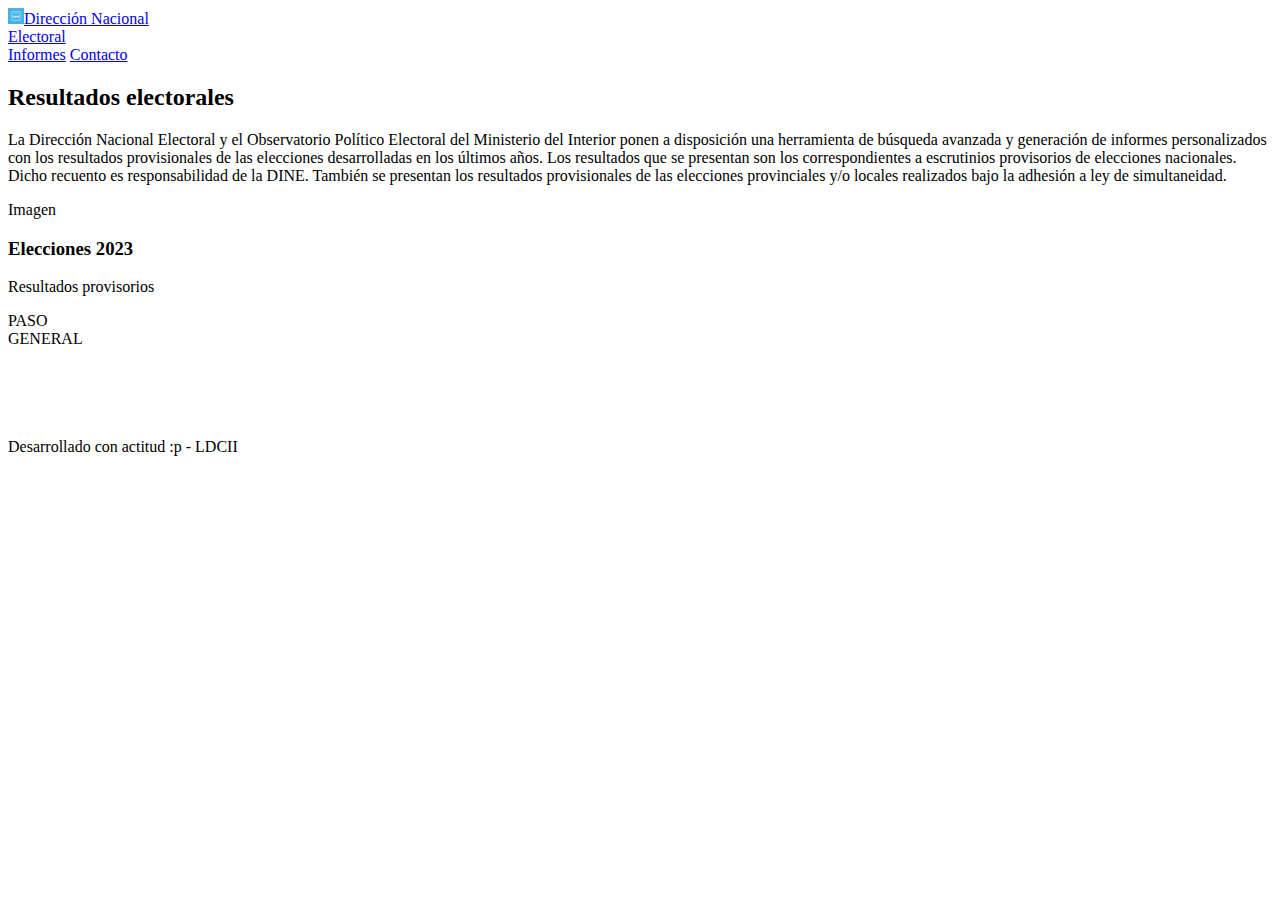
==== index.html @ 6c11d4c3 "puntos #5, #6" ====
<!DOCTYPE html>
<html lang="es">

<head>
    <meta charset="UTF-8" />
    <meta name="viewport" content="width=device-width, initial-scale=1.0" />
    <title>Sistema de Publicación de Resultados Electorales</title>
    <link rel="icon" type="image/png" sizes="16x16" href="img/icons/favicon-16x16.png">

    <!-- Estilos CSS -->
    <link rel="stylesheet" href="css/common.css" />

</head>

<body>
    <header>
        <!--Barra de logo portal-->
        <div class="header-page">
            <a href="index.html">
                <img src="img/icons/favicon-16x16.png" alt="logo" class="logo" href="index.html">Dirección Nacional <br>
                Electoral
            </a>
        </div>
        <!--Barra de menú principal-->

        <a class="active" href="informes.html">Informes</a>
        <a href="#contact">Contacto</a>

    </header>
    <!-- Contenido principal de la página -->
    <main>
        <section id="sec-titulo">

            <h2>Resultados electorales</h2>
            <p>La Dirección Nacional Electoral y el Observatorio Político Electoral del Ministerio
                del Interior ponen a disposición una herramienta de búsqueda avanzada y generación
                de informes personalizados con los resultados provisionales de las elecciones
                desarrolladas en los últimos años.
                Los resultados que se presentan son los correspondientes a escrutinios provisorios de
                elecciones nacionales. Dicho recuento es responsabilidad de la DINE. También se
                presentan los resultados provisionales de las elecciones provinciales y/o locales
                realizados bajo la adhesión a ley de simultaneidad.</p>
            <div>Imagen</div>
        </section>
        <section id="sec-contenido">
            <!--Seccion para contenido de la página-->
            <h3> Elecciones 2023 </h3>
            <p>Resultados provisorios</p>
            <div>PASO</div> <!--botones-->
            <div>GENERAL</div>
            <svg version="1.1" id="Capa_1" xmlns="http://www.w3.org/2000/svg" xmlns:xlink="http://www.w3.org/1999/xlink"
                x="0px" y="0px" width="841.889px" height="595.281px" viewBox="0 0 841.889 595.281"
                enable-background="new 0 0 841.889 595.281" xml:space="preserve" class="v-icon__component theme--light"
                style="font-size:70px; height: 70px; width: 70px;">
                <g>
                    <path fill="#FFFFFF" d="M671.434,227.503l-43.614-14.145c-2.358-1.179-4.716-1.179-8.252,1.179c-2.357,1.179-4.715,3.536-4.715,5.894l-1.179,3.536c-9.431-8.251-22.396-20.039-34.185-35.363V31.827c0-7.072-5.894-11.788-11.788-11.788H198.746c-7.073,0-11.788,5.895-11.788,11.788v530.448c0-7.072,4.715,11.787,11.788,11.787h368.955c7.073,0,11.788-4.715,11.788-11.787V348.917c1.179,2.357,3.536,3.536,4.715,4.716l44.794,14.145c1.179,0,2.357,0,3.5
                    36,0c4.715,0,8.251-2.357,9.43-7.072s-1.179-10.609-5.894-12.967l0,0l-34.185-
                    11.787l30.648-102.554l34.185,10.608l0,0
                    c4.715,1.179,10.608-1.179,12.966-
                    7.072C679.685,234.576,676.149,228.682,671.434,227.503z
                    M555.914,550.487H210.533V43.615
                    h345.381v113.162c-29.47-25.934-77.799-21.218-83.693-20.039l-3.536-
                    34.185h35.363c5.894,0,10.609-4.715,10.609-10.609
                    c0-5.894-4.716-10.608-10.609-10.608H262.4c-4.715,2.357-9.43,7.072-
                    9.43,12.966c0,5.895,4.715,10.609,10.608,10.609h35.363
                    l11.787,132.022c0,2.357,1.179,5.894,2.357,8.251c2.357,2.358,4.715,3.537,7.072,3.537h1
                    03.731
                    c5.895,9.43,15.324,12.966,16.503,14.145c0,0,29.47,15.324,51.866,24.755c12.96
                    7,5.894,15.324,9.43,20.039,14.145
                    c2.357,3.537,5.894,7.073,10.609,10.609c14.146,12.967,34.185,14.146,40.078,15
                    .324l17.682,4.715L555.914,550.487z
                    M456.897,203.927l-8.251-3.536c-1.179-1.179-17.682-8.251-31.827-3.536c8.251,2.357-14.145,8.251-18.86,17.682
                    c-2.357,4.715-3.536,8.251-3.536,12.967h-87.229l10.608-
                    122.593h130.844L456.897,203.927z M585.383,319.448l-42.436-11.788
                    c-1.179,0-2.357,0-3.536,0c0,0-17.682,0-28.291-9.431c-3.536-3.536-5.894-
                    7.072-8.251-9.43
                    c-5.894-7.073-11.788-12.967-27.112-20.039c-22.396-9.431-50.687-24.755-
                    51.865-24.755c0,0-7.073-3.536-9.431-9.43
                    c-1.179-3.536-1.179-7.072,1.179-10.609c2.357-4.715,4.716-5.894,7.073-
                    7.072c5.894-2.357,14.145,1.179,17.682,2.357l62.475,25.933
                    c4.715,1.18,15.324,4.716,22.396-2.357c4.715-4.715,3.536-11.787-2.357-
                    21.218c-10.609-16.503-29.469-20.039-37.721-20.039
                    c-1.179,0-2.357,0-2.357,0c-1.179,0-2.357,0-3.536,0l0,0l0,0l-4.716-36.542l-1.179-
                    8.251c0,0,0,0,1.179,0c0,0,56.581-
                    8.252,76.621,24.754c15.323,25.933,38.899,50.688,56.58,62.475L585.383,319.448z">
                    </path>
                    <path fill="#FFFFFF" d="M368.49,179.174c2.357,1.179,3.536,2.357,5.894,2.357l0,0l0,0c3.536,0,5.895-
                        1.179,8.252-3.536
                        l29.469-35.363c3.536-4.715,2.357-10.609-1.179-14.146c-2.357-1.179-4.715-
                        2.357-7.072-2.357c-2.358,0-4.716,1.179-7.073,3.536
                        l-12.966,15.324l-9.431,11.788l-5.894-4.716l-4.715-3.536c-4.716-3.536-10.609-
                        2.357-14.146,2.357
                        c-3.536,4.716-2.357,10.609,2.357,14.146L368.49,179.174z">
                    </path>
                    <path fill="#FFFFFF"
                        d="M427.428,359.526c0-2.357,0-3.536,0-5.894c0,0,0,0,0-1.18l0,0l0,0c0-
                        28.29-20.039-50.688-44.793-50.688
                        c-24.755,0-44.794,22.397-44.794,50.688l0,0l0,0c0,2.358,0,4.716,0,7.073c14.145,16.503-23.575,40.078-23.575,67.189l0,0l0,0
                        c0,48.33,30.648,88.408,68.369,88.408c37.72,0,68.368-40.078,68.368-
                        88.408l0,0l0,0
                        C451.003,399.604,441.573,376.029,427.428,359.526z M382.635,495.085c23.576,0-43.615-25.933-47.151-57.76h94.302
                        C427.428,469.152,407.389,495.085,382.635,495.085z M406.21,344.202c-7.073-
                        3.536-15.324-5.894-23.575-5.894
                        c-8.252,0-16.503,2.357-23.576,5.894c3.537-12.967,12.967-21.218,23.576-
                        21.218C394.422,321.805,403.853,331.235,406.21,344.202z
                        M382.635,358.347c23.575,0,43.614,24.754,47.15,57.76h94.302C339.02,383.101,359.059,358.347,382.635,358.347z">
                    </path>
                </g>
            </svg>
        </section>
        <section id="sec-messages">
            <!-- supuestamente aquí van mensajes al usuario-->
        </section>
    </main>
    <!--Pie de página-->
    <footer>
        <p>Desarrollado con actitud :p - LDCII</p>
    </footer>
</body>

</html>
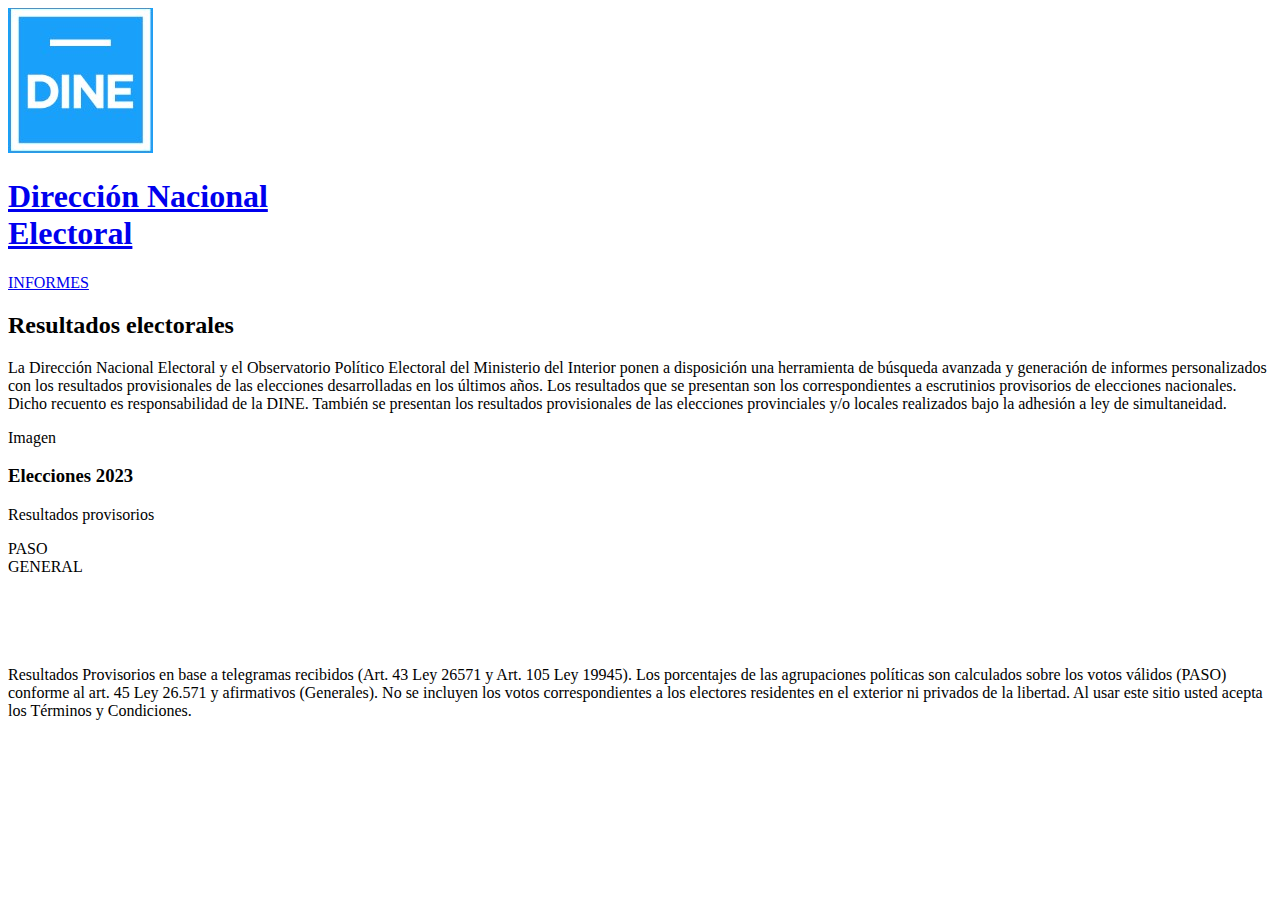
==== commit e16a1357: "avance css index" ====
--- a/index.html
+++ b/index.html
@@ -6,10 +6,9 @@
     <meta name="viewport" content="width=device-width, initial-scale=1.0" />
     <title>Sistema de Publicación de Resultados Electorales</title>
     <link rel="icon" type="image/png" sizes="16x16" href="img/icons/favicon-16x16.png">
-
+    <link rel="stylesheet" href="https://cdnjs.cloudflare.com/ajax/libs/font-awesome/5.15.4/css/all.min.css" crossorigin="anonymous" referrerpolicy="no-referrer" />
     <!-- Estilos CSS -->
-    <link rel="stylesheet" href="css/common.css" />
-
+    <link rel="stylesheet" href="css/common.css"/>
 </head>
 
 <body>
@@ -17,14 +16,15 @@
         <!--Barra de logo portal-->
         <div class="header-page">
             <a href="index.html">
-                <img src="img/icons/favicon-16x16.png" alt="logo" class="logo" href="index.html">Dirección Nacional <br>
-                Electoral
+                <img src="img/DINE.jpg" alt="logo" class="logo" href="index.html">
+                <h1 id="titulo-cabecera"> Dirección Nacional <br>Electoral
             </a>
         </div>
         <!--Barra de menú principal-->
-
-        <a class="active" href="informes.html">Informes</a>
-        <a href="#contact">Contacto</a>
+        <div class="segunda-cabecera">
+            <a class="active" href="informes.html">INFORMES</a> 
+            <!--- <a href="#contact">Contacto</a> ESTO NO SE DONDE IRIA, PORQUE NO APARECE EN NINGUNA IMAGEN.-->
+        </div>
 
     </header>
     <!-- Contenido principal de la página -->
@@ -114,7 +114,7 @@
     </main>
     <!--Pie de página-->
     <footer>
-        <p>Desarrollado con actitud :p - LDCII</p>
+        <p id="texto-footer">Resultados Provisorios en base a telegramas recibidos (Art. 43 Ley 26571 y Art. 105 Ley 19945). Los porcentajes de las agrupaciones políticas son calculados sobre los votos válidos (PASO) conforme al art. 45 Ley 26.571 y afirmativos (Generales). No se incluyen los votos correspondientes a los electores residentes en el exterior ni privados de la libertad. Al usar este sitio usted acepta los <a>Términos y Condiciones</a>.</p>
     </footer>
 </body>
 
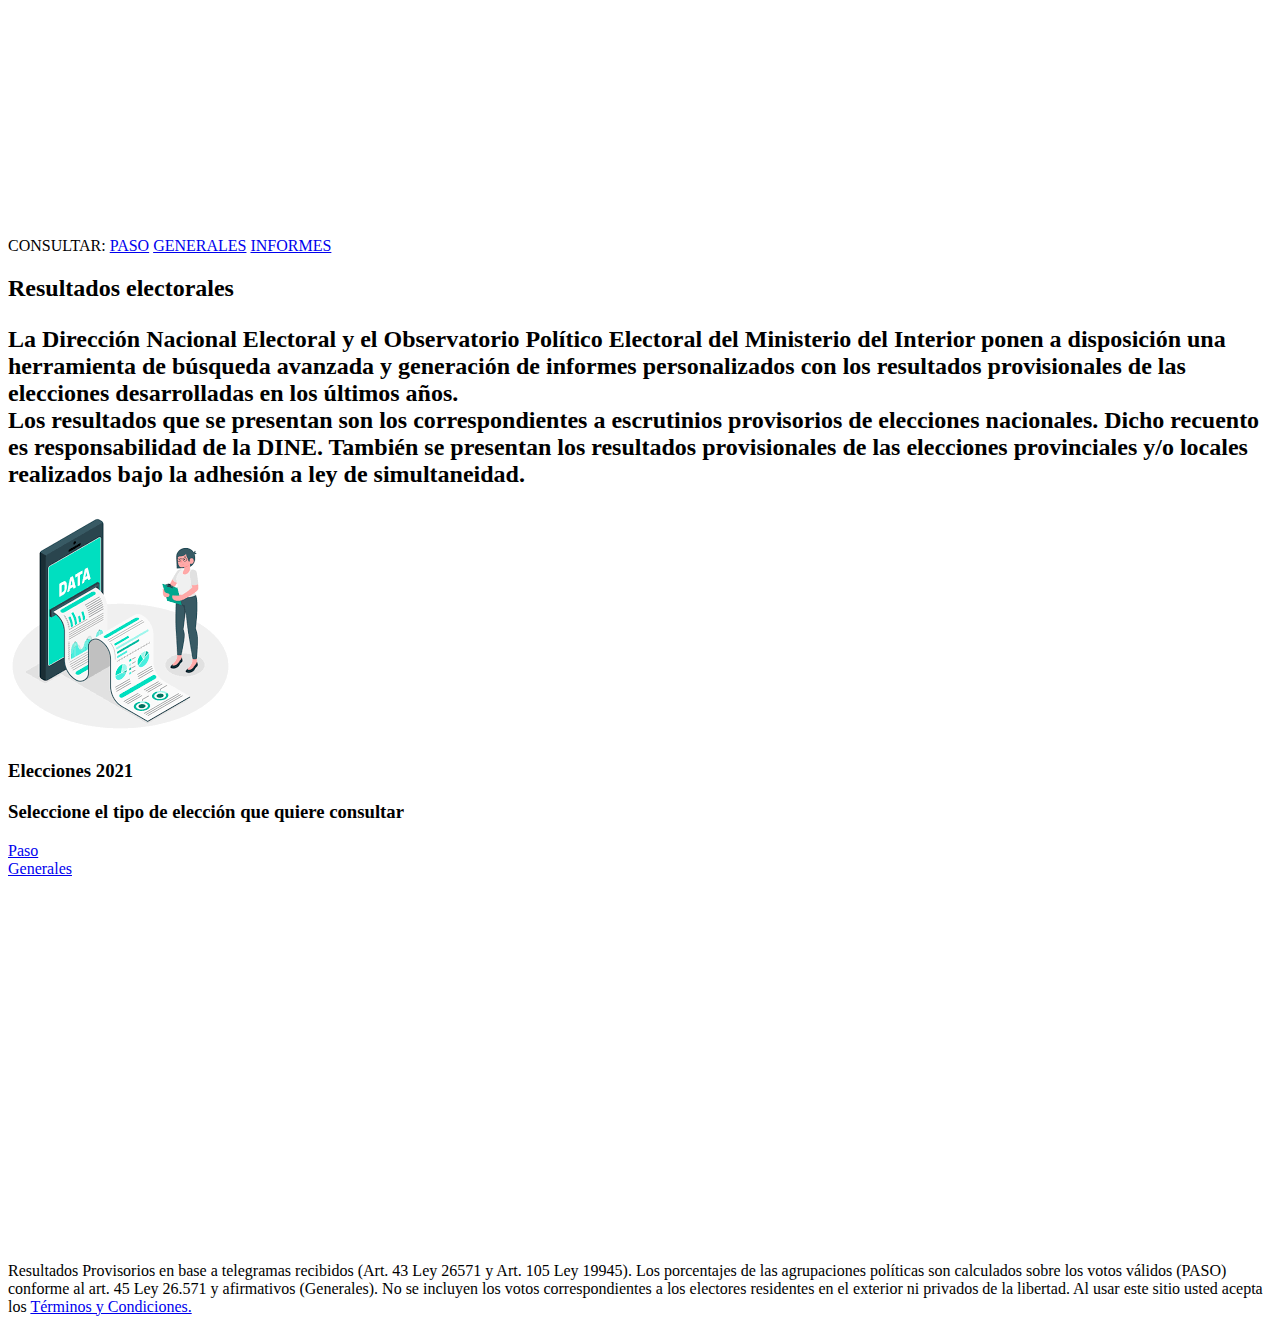
==== commit b84948a9: "avance index" ====
--- a/index.html
+++ b/index.html
@@ -6,9 +6,10 @@
     <meta name="viewport" content="width=device-width, initial-scale=1.0" />
     <title>Sistema de Publicación de Resultados Electorales</title>
     <link rel="icon" type="image/png" sizes="16x16" href="img/icons/favicon-16x16.png">
-    <link rel="stylesheet" href="https://cdnjs.cloudflare.com/ajax/libs/font-awesome/5.15.4/css/all.min.css" crossorigin="anonymous" referrerpolicy="no-referrer" />
+    <link rel="stylesheet" href="https://cdnjs.cloudflare.com/ajax/libs/font-awesome/5.15.4/css/all.min.css"
+        crossorigin="anonymous" referrerpolicy="no-referrer" />
     <!-- Estilos CSS -->
-    <link rel="stylesheet" href="css/common.css"/>
+    <link rel="stylesheet" href="css/common.css" />
 </head>
 
 <body>
@@ -16,14 +17,17 @@
         <!--Barra de logo portal-->
         <div class="header-page">
             <a href="index.html">
-                <img src="img/DINE.jpg" alt="logo" class="logo" href="index.html">
-                <h1 id="titulo-cabecera"> Dirección Nacional <br>Electoral
+                <img src="img/Logo_DINE_negativo.png" alt="logo" class="logo" href="index.html">
+                <h1 id="titulo-cabecera">
             </a>
         </div>
         <!--Barra de menú principal-->
         <div class="segunda-cabecera">
-            <a class="active" href="informes.html">INFORMES</a> 
-            <!--- <a href="#contact">Contacto</a> ESTO NO SE DONDE IRIA, PORQUE NO APARECE EN NINGUNA IMAGEN.-->
+            <a class="active4">CONSULTAR:</a>
+            <a class="active2" href="paso.html">PASO</a>
+            <a class="active3" href="generales.html">GENERALES</a>
+            <a class="active" href="informes.html">INFORMES</a>
+            
         </div>
 
     </header>
@@ -31,23 +35,32 @@
     <main>
         <section id="sec-titulo">
 
-            <h2>Resultados electorales</h2>
-            <p>La Dirección Nacional Electoral y el Observatorio Político Electoral del Ministerio
-                del Interior ponen a disposición una herramienta de búsqueda avanzada y generación
-                de informes personalizados con los resultados provisionales de las elecciones
-                desarrolladas en los últimos años.
-                Los resultados que se presentan son los correspondientes a escrutinios provisorios de
-                elecciones nacionales. Dicho recuento es responsabilidad de la DINE. También se
-                presentan los resultados provisionales de las elecciones provinciales y/o locales
-                realizados bajo la adhesión a ley de simultaneidad.</p>
-            <div>Imagen</div>
+            <div class="titulo-texto">
+                <h2>Resultados electorales
+                    <p id="texto-index">La Dirección Nacional Electoral y el Observatorio Político Electoral del Ministerio
+                        del Interior ponen a disposición una herramienta de búsqueda avanzada y generación
+                        de informes personalizados con los resultados provisionales de las elecciones
+                        desarrolladas en los últimos años. <br> 
+                        Los resultados que se presentan son los correspondientes a escrutinios provisorios de
+                        elecciones nacionales. Dicho recuento es responsabilidad de la DINE. También se
+                        presentan los resultados provisionales de las elecciones provinciales y/o locales
+                        realizados bajo la adhesión a ley de simultaneidad.</p>
+                </h2>
+                <img class="imagen-index" src="img/images.png">
+                    
+                </div>
         </section>
         <section id="sec-contenido">
             <!--Seccion para contenido de la página-->
-            <h3> Elecciones 2023 </h3>
-            <p>Resultados provisorios</p>
-            <div>PASO</div> <!--botones-->
-            <div>GENERAL</div>
+            <h3> Elecciones 2021
+                <p class="texto-encima-botones"> Seleccione el tipo de elección que quiere consultar</p>
+            </h3> 
+            <div class="caja-botones">
+                <div class="boton-paso"> <a href="paso.html">Paso </a></div> <!--botones-->
+                <div class="boton-general">
+                <a href="generales.html">Generales</a></div>
+            </div>
+
             <svg version="1.1" id="Capa_1" xmlns="http://www.w3.org/2000/svg" xmlns:xlink="http://www.w3.org/1999/xlink"
                 x="0px" y="0px" width="841.889px" height="595.281px" viewBox="0 0 841.889 595.281"
                 enable-background="new 0 0 841.889 595.281" xml:space="preserve" class="v-icon__component theme--light"
@@ -109,12 +122,23 @@
             </svg>
         </section>
         <section id="sec-messages">
-            <!-- supuestamente aquí van mensajes al usuario-->
+            <!--  aquí van mensajes al usuario-->
         </section>
     </main>
     <!--Pie de página-->
     <footer>
-        <p id="texto-footer">Resultados Provisorios en base a telegramas recibidos (Art. 43 Ley 26571 y Art. 105 Ley 19945). Los porcentajes de las agrupaciones políticas son calculados sobre los votos válidos (PASO) conforme al art. 45 Ley 26.571 y afirmativos (Generales). No se incluyen los votos correspondientes a los electores residentes en el exterior ni privados de la libertad. Al usar este sitio usted acepta los <a>Términos y Condiciones</a>.</p>
+        <img class="logo-footer" src="img/icons/Ministerio-del-Interior_pluma.1ab9a7a7.png">
+        <img class="logo-footer" src="img/icons/Logo_DINE_negativo.a88f983e.png">
+        <img class="logo-footer" src="img/icons/logos_001-10.4430c8d5.png">
+        <p class="texto-footer">
+            Resultados Provisorios en base a telegramas recibidos
+            (Art. 43 Ley 26571 y Art. 105 Ley 19945).
+            Los porcentajes de las agrupaciones políticas
+            son calculados sobre los votos válidos (PASO)
+            conforme al art. 45 Ley 26.571 y afirmativos (Generales).
+            No se incluyen los votos correspondientes a los electores residentes
+            en el exterior ni privados de la libertad.
+            Al usar este sitio usted acepta los <a href="index.html">Términos y Condiciones.</a> </p>
     </footer>
 </body>
 
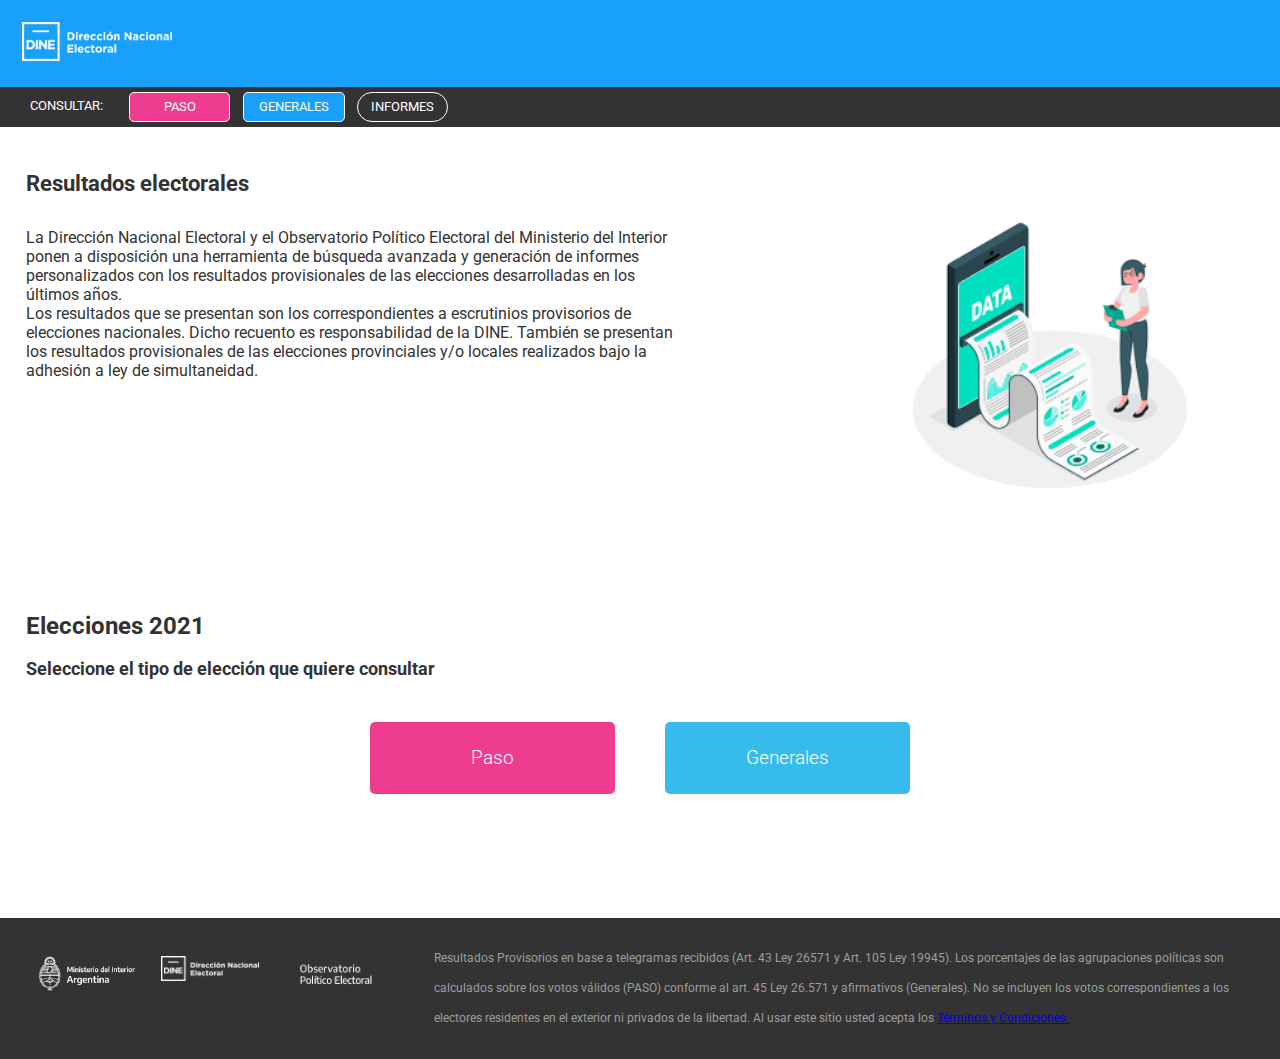
==== commit 6c075904: "retoques" ====
--- a/index.html
+++ b/index.html
@@ -9,7 +9,7 @@
     <link rel="stylesheet" href="https://cdnjs.cloudflare.com/ajax/libs/font-awesome/5.15.4/css/all.min.css"
         crossorigin="anonymous" referrerpolicy="no-referrer" />
     <!-- Estilos CSS -->
-    <link rel="stylesheet" href="css/common.css" />
+    <link rel="stylesheet" type="text/css" href="CSS/pages/common.css"/>
 </head>
 
 <body>
--- a/CSS/pages/common.css
+++ b/CSS/pages/common.css
@@ -0,0 +1,279 @@
+@import url('https://fonts.googleapis.com/css?family=Roboto:100,300,400,500,700,900');
+@import 'estilos.css';
+
+
+
+body{
+
+    margin: 0%;
+    padding: 0%;
+    box-sizing: border-box;
+}
+html {
+    font-family: "Roboto", "sans-serif";
+    margin: 0%;
+    padding: 0%;
+    box-sizing: border-box;
+
+}
+
+p {
+    font-size: 12px;
+    color: var(--textos)
+}
+
+h1 {
+    font-size: 26px;
+    color: var(--titulos);
+    padding-bottom: 20px;
+    margin: 0%;
+
+}
+
+h2 {
+    font-size: 22px;
+    color: var(--titulos);
+
+
+
+}
+
+h3 {
+    font-size: 18px;
+    color: var(--titulos);
+    margin: 0%;
+}
+
+.header-page {
+
+    background-color: var(--fondo-Cabecera);
+    padding: 0.5em;
+    margin: 0% auto auto auto;
+    display: flex;
+}
+
+
+.logo  {
+    width: 150px;
+    padding: 0.9em;
+    margin: 0%;
+}
+
+
+
+#titulo-cabecera{
+    font-family: 'Roboto';
+    flex-direction: row;
+    padding: 1%;
+    font-size: 20px;
+    margin: 0%;
+
+
+}
+
+.segunda-cabecera{
+   display: flex;
+    background-color: var(--fondo-Menu);
+    width: 100%;
+    padding: 5px;
+    background-color: var(--fondo-Menu);
+    justify-content: start;
+    margin: 0%;
+    box-sizing: border-box;
+    text-align: center;
+
+
+    
+}
+
+.active{ 
+    color: white;
+    text-decoration: none;
+    border: 1px solid white;
+    border-radius: 15px;
+    padding: 0.5% 1%;
+    box-sizing: border-box;
+    margin-left: 13px;
+    margin-right: 13px;
+    font-size: small;
+    margin-left: 1%;
+
+    
+}
+
+.active:hover{
+    background-color: var(--gris-claro);
+}
+
+
+footer{
+    background-color: var(--fondo-Footer);
+    margin: 0%;
+    padding: 2%;
+    width: 100%;
+    display: flex;
+    box-sizing: border-box;
+
+
+}
+
+
+.logo-footer{
+    width: 10%;
+    padding: 1%;
+    margin: 0%;
+    height: 10%;
+    margin: 0%;
+    box-sizing: border-box;
+}
+
+.texto-footer{
+    color: var(--texto-footer);
+    line-height: 30px;
+    padding-left: 40px;
+    margin: 0%;
+}
+.titulo-texto{
+    padding: 2%;
+    display: flex;
+    flex-direction: row;
+    margin: 0%;
+    
+    
+}
+
+#texto-index{
+    font-size: medium;
+    text-align: start;
+    font-weight: 400;
+    margin-right: 20%;
+    padding-top: 2%;
+ 
+
+    
+}
+
+.imagen-index{
+    width: 60%;
+    padding: 5%;
+    margin: 0%;
+}
+
+#sec-contenido{
+    
+
+    margin-right: 20%;
+    padding: 2%;
+    margin: 0%;
+    justify-content: center;
+}
+#sec-contenido h3 {
+    font-size: 150%;
+    margin: 0%;
+
+    
+}
+
+.caja-botones{
+    display: flex;
+    flex-direction: row;
+    justify-content: center;
+}
+
+
+
+.boton-paso{
+    font-size: larger;
+    font-weight: 300;
+    background-color: var(--magenta);
+    border-radius: 5px;
+    color: white;
+    padding: 2%;
+    width: 20%;
+    text-align: center;
+    margin: 2%;
+    align-self: center;
+    box-sizing: border-box;
+}
+
+.boton-paso a {
+    text-decoration: none;
+    color: white;
+}
+
+.boton-paso:hover{
+    background-color: var(--gris-claro);
+}
+
+.boton-general{
+    background-color: var(--celeste);
+    box-sizing: border-box;
+    border-radius: 5px;
+    color: white;
+    padding: 2%;
+    width: 20%;
+    margin: 2%;
+    font-weight: 300;
+    text-align: center;
+    align-self: center;
+    font-size: larger;
+}
+
+.boton-general:hover{
+    background-color: var(--gris-claro);
+}
+
+.boton-general a {
+    color: white;
+    text-decoration: none;
+}
+
+.texto-encima-botones{
+   justify-content: center;
+   font-size: large;
+}
+
+.active4{
+    background-color: var(--fondo-Menu);
+    color: white;
+    text-decoration: none;
+    padding: 0.5% 1%;
+    box-sizing: border-box;
+    font-size: small;
+    margin-left: 1%;
+
+}
+
+.active2{
+    background-color: var(--magenta);
+    color: white;
+    text-decoration: none;
+    border: 1px solid white;
+    border-radius: 5px;
+    padding: 0.5% 1%;
+    box-sizing: border-box;
+    font-size: small;
+    margin-left: 1%;
+    width: 8%;
+}
+
+.active2:hover{
+    background-color: var(--gris-claro);
+}
+.active3{
+    background-color: var(--fondo-Cabecera);
+    color: white;
+    text-decoration: none;
+    border: 1px solid white;
+    border-radius: 5px;
+    padding: 0.5% 1%;
+    box-sizing: border-box;
+    font-size: small;
+    margin-left: 1%;
+    width: 8%;
+    
+}
+
+.active3:hover{
+    background-color: var(--gris-claro);
+}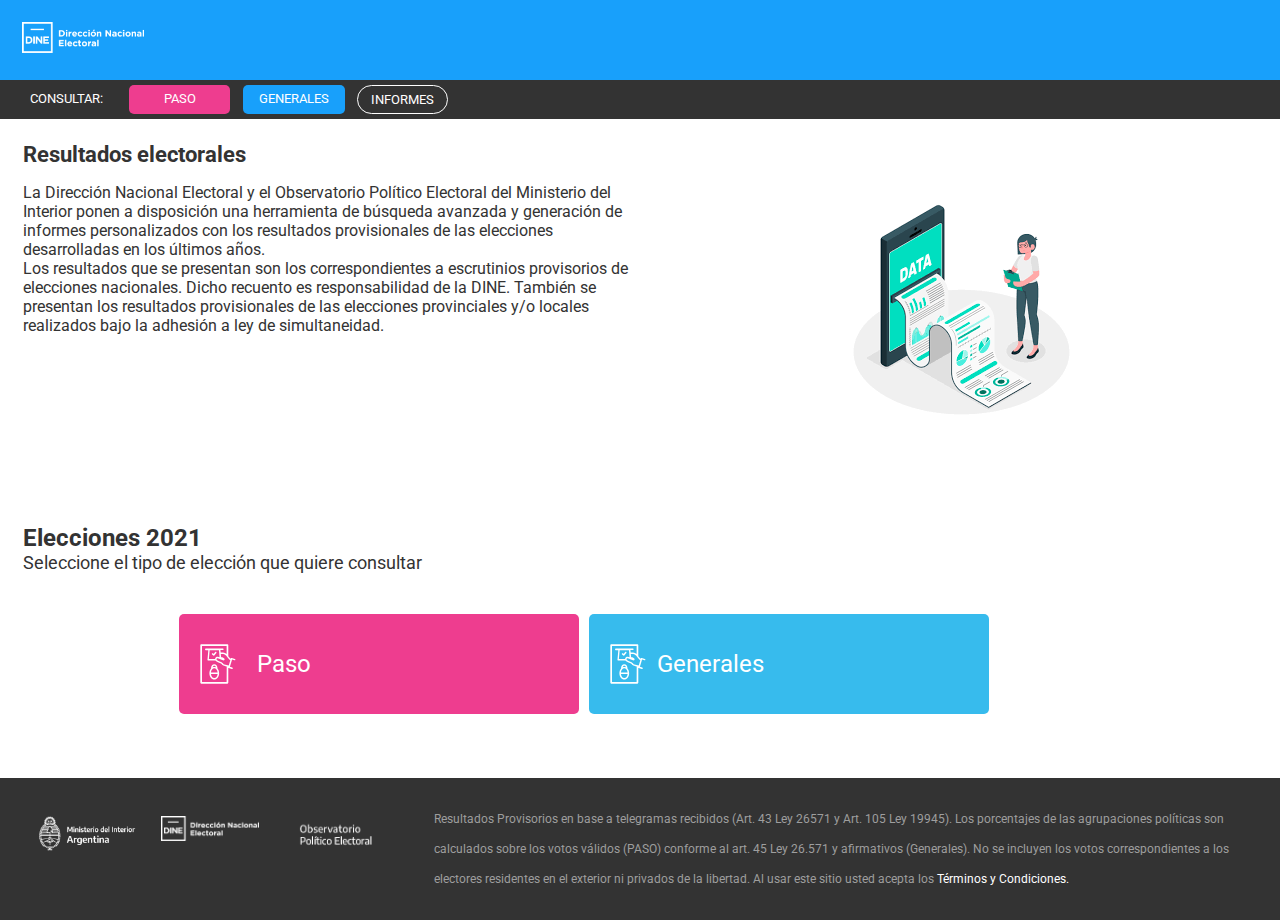
==== commit a6a931b0: "correcciones 1" ====
--- a/index.html
+++ b/index.html
@@ -55,71 +55,111 @@
             <h3> Elecciones 2021
                 <p class="texto-encima-botones"> Seleccione el tipo de elección que quiere consultar</p>
             </h3> 
+            <!--botones-->
             <div class="caja-botones">
-                <div class="boton-paso"> <a href="paso.html">Paso </a></div> <!--botones-->
-                <div class="boton-general">
-                <a href="generales.html">Generales</a></div>
+                <a href="paso.html">
+                <div class="boton-paso"> 
+                    <svg version="1.1" id="Capa_1" xmlns="http://www.w3.org/2000/svg"
+                    xmlns:xlink="http://www.w3.org/1999/xlink" x="0px" y="0px" width="841.889px"
+                    height="595.281px" viewBox="0 0 841.889 595.281"
+                    enable-background="new 0 0 841.889 595.281" xml:space="preserve"
+                    class="v-icon__component theme--light"
+                    style="font-size: 50px; height: 50px; width: 60px;">
+                    <g>
+                        <path fill="#FFFFFF"
+                            d="M671.434,227.503l-43.614-14.145c-2.358-1.179-4.716-1.179-8.252,1.179
+                                                c-2.357,1.179-4.715,3.536-4.715,5.894l-1.179,3.536c-9.431-8.251-22.396-20.039-34.185-35.363V31.827
+                                                c0-7.072-5.894-11.788-11.788-11.788H198.746c-7.073,0-11.788,5.895-11.788,11.788v530.448c0,7.072,4.715,11.787,11.788,11.787
+                                                h368.955c7.073,0,11.788-4.715,11.788-11.787V348.917c1.179,2.357,3.536,3.536,4.715,4.716l44.794,14.145c1.179,0,2.357,0,3.536,0
+                                                c4.715,0,8.251-2.357,9.43-7.072s-1.179-10.609-5.894-12.967l0,0l-34.185-11.787l30.648-102.554l34.185,10.608l0,0
+                                                c4.715,1.179,10.608-1.179,12.966-7.072C679.685,234.576,676.149,228.682,671.434,227.503z M555.914,550.487H210.533V43.615
+                                                h345.381v113.162c-29.47-25.934-77.799-21.218-83.693-20.039l-3.536-34.185h35.363c5.894,0,10.609-4.715,10.609-10.609
+                                                c0-5.894-4.716-10.608-10.609-10.608H262.4c-4.715,2.357-9.43,7.072-9.43,12.966c0,5.895,4.715,10.609,10.608,10.609h35.363
+                                                l-11.787,132.022c0,2.357,1.179,5.894,2.357,8.251c2.357,2.358,4.715,3.537,7.072,3.537h103.731
+                                                c5.895,9.43,15.324,12.966,16.503,14.145c0,0,29.47,15.324,51.866,24.755c12.967,5.894,15.324,9.43,20.039,14.145
+                                                c2.357,3.537,5.894,7.073,10.609,10.609c14.146,12.967,34.185,14.146,40.078,15.324l17.682,4.715L555.914,550.487z
+                                                M456.897,203.927l-8.251-3.536c-1.179-1.179-17.682-8.251-31.827-3.536c-8.251,2.357-14.145,8.251-18.86,17.682
+                                                c-2.357,4.715-3.536,8.251-3.536,12.967h-87.229l10.608-122.593h130.844L456.897,203.927z M585.383,319.448l-42.436-11.788
+                                                c-1.179,0-2.357,0-3.536,0c0,0-17.682,0-28.291-9.431c-3.536-3.536-5.894-7.072-8.251-9.43
+                                                c-5.894-7.073-11.788-12.967-27.112-20.039c-22.396-9.431-50.687-24.755-51.865-24.755c0,0-7.073-3.536-9.431-9.43
+                                                c-1.179-3.536-1.179-7.072,1.179-10.609c2.357-4.715,4.716-5.894,7.073-7.072c5.894-2.357,14.145,1.179,17.682,2.357l62.475,25.933
+                                                c4.715,1.18,15.324,4.716,22.396-2.357c4.715-4.715,3.536-11.787-2.357-21.218c-10.609-16.503-29.469-20.039-37.721-20.039
+                                                c-1.179,0-2.357,0-2.357,0c-1.179,0-2.357,0-3.536,0l0,0l-4.716-36.542l-1.179-8.251c0,0,0,0,1.179,0
+                                                c0,0,56.581-8.252,76.621,24.754c15.323,25.933,38.899,50.688,56.58,62.475L585.383,319.448z">
+                        </path>
+                        <path fill="#FFFFFF"
+                            d="M368.49,179.174c2.357,1.179,3.536,2.357,5.894,2.357l0,0l0,0c3.536,0,5.895-1.179,8.252-3.536
+                                                l29.469-35.363c3.536-4.715,2.357-10.609-1.179-14.146c-2.357-1.179-4.715-2.357-7.072-2.357c-2.358,0-4.716,1.179-7.073,3.536
+                                                l-12.966,15.324l-9.431,11.788l-5.894-4.716l-4.715-3.536c-4.716-3.536-10.609-2.357-14.146,2.357
+                                                c-3.536,4.716-2.357,10.609,2.357,14.146L368.49,179.174z">
+                        </path>
+                        <path fill="#FFFFFF"
+                            d="M427.428,359.526c0-2.357,0-3.536,0-5.894c0,0,0,0,0-1.18l0,0l0,0c0-28.29-20.039-50.688-44.793-50.688
+                                                c-24.755,0-44.794,22.397-44.794,50.688l0,0l0,0c0,2.358,0,4.716,0,7.073c-14.145,16.503-23.575,40.078-23.575,67.189l0,0l0,0
+                                                c0,48.33,30.648,88.408,68.369,88.408c37.72,0,68.368-40.078,68.368-88.408l0,0l0,0
+                                                C451.003,399.604,441.573,376.029,427.428,359.526z M382.635,495.085c-23.576,0-43.615-25.933-47.151-57.76h94.302
+                                                C427.428,469.152,407.389,495.085,382.635,495.085z M406.21,344.202c-7.073-3.536-15.324-5.894-23.575-5.894
+                                                c-8.252,0-16.503,2.357-23.576,5.894c3.537-12.967,12.967-21.218,23.576-21.218C394.422,321.805,403.853,331.235,406.21,344.202z
+                                                M382.635,358.347c23.575,0,43.614,24.754,47.15,57.76h-94.302C339.02,383.101,359.059,358.347,382.635,358.347z">
+                        </path>
+                    </g>
+                    <div class="paso-texto">
+                    <h3>Paso</h3></div>
+                </div> 
+                </a>
+                
+                <a href="generales.html" id="boton-generales-id">
+                    <div class="boton-generales"> 
+                        <svg version="1.1" id="Capa_1" xmlns="http://www.w3.org/2000/svg"
+                        xmlns:xlink="http://www.w3.org/1999/xlink" x="0px" y="0px" width="841.889px"
+                        height="595.281px" viewBox="0 0 841.889 595.281"
+                        enable-background="new 0 0 841.889 595.281" xml:space="preserve"
+                        class="v-icon__component theme--light"
+                        style="font-size: 50px; height: 50px; width: 60px;">
+                        <g>
+                            <path fill="#FFFFFF"
+                                d="M671.434,227.503l-43.614-14.145c-2.358-1.179-4.716-1.179-8.252,1.179
+                                                    c-2.357,1.179-4.715,3.536-4.715,5.894l-1.179,3.536c-9.431-8.251-22.396-20.039-34.185-35.363V31.827
+                                                    c0-7.072-5.894-11.788-11.788-11.788H198.746c-7.073,0-11.788,5.895-11.788,11.788v530.448c0,7.072,4.715,11.787,11.788,11.787
+                                                    h368.955c7.073,0,11.788-4.715,11.788-11.787V348.917c1.179,2.357,3.536,3.536,4.715,4.716l44.794,14.145c1.179,0,2.357,0,3.536,0
+                                                    c4.715,0,8.251-2.357,9.43-7.072s-1.179-10.609-5.894-12.967l0,0l-34.185-11.787l30.648-102.554l34.185,10.608l0,0
+                                                    c4.715,1.179,10.608-1.179,12.966-7.072C679.685,234.576,676.149,228.682,671.434,227.503z M555.914,550.487H210.533V43.615
+                                                    h345.381v113.162c-29.47-25.934-77.799-21.218-83.693-20.039l-3.536-34.185h35.363c5.894,0,10.609-4.715,10.609-10.609
+                                                    c0-5.894-4.716-10.608-10.609-10.608H262.4c-4.715,2.357-9.43,7.072-9.43,12.966c0,5.895,4.715,10.609,10.608,10.609h35.363
+                                                    l-11.787,132.022c0,2.357,1.179,5.894,2.357,8.251c2.357,2.358,4.715,3.537,7.072,3.537h103.731
+                                                    c5.895,9.43,15.324,12.966,16.503,14.145c0,0,29.47,15.324,51.866,24.755c12.967,5.894,15.324,9.43,20.039,14.145
+                                                    c2.357,3.537,5.894,7.073,10.609,10.609c14.146,12.967,34.185,14.146,40.078,15.324l17.682,4.715L555.914,550.487z
+                                                    M456.897,203.927l-8.251-3.536c-1.179-1.179-17.682-8.251-31.827-3.536c-8.251,2.357-14.145,8.251-18.86,17.682
+                                                    c-2.357,4.715-3.536,8.251-3.536,12.967h-87.229l10.608-122.593h130.844L456.897,203.927z M585.383,319.448l-42.436-11.788
+                                                    c-1.179,0-2.357,0-3.536,0c0,0-17.682,0-28.291-9.431c-3.536-3.536-5.894-7.072-8.251-9.43
+                                                    c-5.894-7.073-11.788-12.967-27.112-20.039c-22.396-9.431-50.687-24.755-51.865-24.755c0,0-7.073-3.536-9.431-9.43
+                                                    c-1.179-3.536-1.179-7.072,1.179-10.609c2.357-4.715,4.716-5.894,7.073-7.072c5.894-2.357,14.145,1.179,17.682,2.357l62.475,25.933
+                                                    c4.715,1.18,15.324,4.716,22.396-2.357c4.715-4.715,3.536-11.787-2.357-21.218c-10.609-16.503-29.469-20.039-37.721-20.039
+                                                    c-1.179,0-2.357,0-2.357,0c-1.179,0-2.357,0-3.536,0l0,0l-4.716-36.542l-1.179-8.251c0,0,0,0,1.179,0
+                                                    c0,0,56.581-8.252,76.621,24.754c15.323,25.933,38.899,50.688,56.58,62.475L585.383,319.448z">
+                            </path>
+                            <path fill="#FFFFFF"
+                                d="M368.49,179.174c2.357,1.179,3.536,2.357,5.894,2.357l0,0l0,0c3.536,0,5.895-1.179,8.252-3.536
+                                                    l29.469-35.363c3.536-4.715,2.357-10.609-1.179-14.146c-2.357-1.179-4.715-2.357-7.072-2.357c-2.358,0-4.716,1.179-7.073,3.536
+                                                    l-12.966,15.324l-9.431,11.788l-5.894-4.716l-4.715-3.536c-4.716-3.536-10.609-2.357-14.146,2.357
+                                                    c-3.536,4.716-2.357,10.609,2.357,14.146L368.49,179.174z">
+                            </path>
+                            <path fill="#FFFFFF"
+                                d="M427.428,359.526c0-2.357,0-3.536,0-5.894c0,0,0,0,0-1.18l0,0l0,0c0-28.29-20.039-50.688-44.793-50.688
+                                                    c-24.755,0-44.794,22.397-44.794,50.688l0,0l0,0c0,2.358,0,4.716,0,7.073c-14.145,16.503-23.575,40.078-23.575,67.189l0,0l0,0
+                                                    c0,48.33,30.648,88.408,68.369,88.408c37.72,0,68.368-40.078,68.368-88.408l0,0l0,0
+                                                    C451.003,399.604,441.573,376.029,427.428,359.526z M382.635,495.085c-23.576,0-43.615-25.933-47.151-57.76h94.302
+                                                    C427.428,469.152,407.389,495.085,382.635,495.085z M406.21,344.202c-7.073-3.536-15.324-5.894-23.575-5.894
+                                                    c-8.252,0-16.503,2.357-23.576,5.894c3.537-12.967,12.967-21.218,23.576-21.218C394.422,321.805,403.853,331.235,406.21,344.202z
+                                                    M382.635,358.347c23.575,0,43.614,24.754,47.15,57.76h-94.302C339.02,383.101,359.059,358.347,382.635,358.347z">
+                            </path>
+                        </g>
+                        <div class="generales-texto">
+                        <h3>Generales</h3></div>
+                    </div> 
+                    </a>
             </div>
-
-            <svg version="1.1" id="Capa_1" xmlns="http://www.w3.org/2000/svg" xmlns:xlink="http://www.w3.org/1999/xlink"
-                x="0px" y="0px" width="841.889px" height="595.281px" viewBox="0 0 841.889 595.281"
-                enable-background="new 0 0 841.889 595.281" xml:space="preserve" class="v-icon__component theme--light"
-                style="font-size:70px; height: 70px; width: 70px;">
-                <g>
-                    <path fill="#FFFFFF" d="M671.434,227.503l-43.614-14.145c-2.358-1.179-4.716-1.179-8.252,1.179c-2.357,1.179-4.715,3.536-4.715,5.894l-1.179,3.536c-9.431-8.251-22.396-20.039-34.185-35.363V31.827c0-7.072-5.894-11.788-11.788-11.788H198.746c-7.073,0-11.788,5.895-11.788,11.788v530.448c0-7.072,4.715,11.787,11.788,11.787h368.955c7.073,0,11.788-4.715,11.788-11.787V348.917c1.179,2.357,3.536,3.536,4.715,4.716l44.794,14.145c1.179,0,2.357,0,3.5
-                    36,0c4.715,0,8.251-2.357,9.43-7.072s-1.179-10.609-5.894-12.967l0,0l-34.185-
-                    11.787l30.648-102.554l34.185,10.608l0,0
-                    c4.715,1.179,10.608-1.179,12.966-
-                    7.072C679.685,234.576,676.149,228.682,671.434,227.503z
-                    M555.914,550.487H210.533V43.615
-                    h345.381v113.162c-29.47-25.934-77.799-21.218-83.693-20.039l-3.536-
-                    34.185h35.363c5.894,0,10.609-4.715,10.609-10.609
-                    c0-5.894-4.716-10.608-10.609-10.608H262.4c-4.715,2.357-9.43,7.072-
-                    9.43,12.966c0,5.895,4.715,10.609,10.608,10.609h35.363
-                    l11.787,132.022c0,2.357,1.179,5.894,2.357,8.251c2.357,2.358,4.715,3.537,7.072,3.537h1
-                    03.731
-                    c5.895,9.43,15.324,12.966,16.503,14.145c0,0,29.47,15.324,51.866,24.755c12.96
-                    7,5.894,15.324,9.43,20.039,14.145
-                    c2.357,3.537,5.894,7.073,10.609,10.609c14.146,12.967,34.185,14.146,40.078,15
-                    .324l17.682,4.715L555.914,550.487z
-                    M456.897,203.927l-8.251-3.536c-1.179-1.179-17.682-8.251-31.827-3.536c8.251,2.357-14.145,8.251-18.86,17.682
-                    c-2.357,4.715-3.536,8.251-3.536,12.967h-87.229l10.608-
-                    122.593h130.844L456.897,203.927z M585.383,319.448l-42.436-11.788
-                    c-1.179,0-2.357,0-3.536,0c0,0-17.682,0-28.291-9.431c-3.536-3.536-5.894-
-                    7.072-8.251-9.43
-                    c-5.894-7.073-11.788-12.967-27.112-20.039c-22.396-9.431-50.687-24.755-
-                    51.865-24.755c0,0-7.073-3.536-9.431-9.43
-                    c-1.179-3.536-1.179-7.072,1.179-10.609c2.357-4.715,4.716-5.894,7.073-
-                    7.072c5.894-2.357,14.145,1.179,17.682,2.357l62.475,25.933
-                    c4.715,1.18,15.324,4.716,22.396-2.357c4.715-4.715,3.536-11.787-2.357-
-                    21.218c-10.609-16.503-29.469-20.039-37.721-20.039
-                    c-1.179,0-2.357,0-2.357,0c-1.179,0-2.357,0-3.536,0l0,0l0,0l-4.716-36.542l-1.179-
-                    8.251c0,0,0,0,1.179,0c0,0,56.581-
-                    8.252,76.621,24.754c15.323,25.933,38.899,50.688,56.58,62.475L585.383,319.448z">
-                    </path>
-                    <path fill="#FFFFFF" d="M368.49,179.174c2.357,1.179,3.536,2.357,5.894,2.357l0,0l0,0c3.536,0,5.895-
-                        1.179,8.252-3.536
-                        l29.469-35.363c3.536-4.715,2.357-10.609-1.179-14.146c-2.357-1.179-4.715-
-                        2.357-7.072-2.357c-2.358,0-4.716,1.179-7.073,3.536
-                        l-12.966,15.324l-9.431,11.788l-5.894-4.716l-4.715-3.536c-4.716-3.536-10.609-
-                        2.357-14.146,2.357
-                        c-3.536,4.716-2.357,10.609,2.357,14.146L368.49,179.174z">
-                    </path>
-                    <path fill="#FFFFFF"
-                        d="M427.428,359.526c0-2.357,0-3.536,0-5.894c0,0,0,0,0-1.18l0,0l0,0c0-
-                        28.29-20.039-50.688-44.793-50.688
-                        c-24.755,0-44.794,22.397-44.794,50.688l0,0l0,0c0,2.358,0,4.716,0,7.073c14.145,16.503-23.575,40.078-23.575,67.189l0,0l0,0
-                        c0,48.33,30.648,88.408,68.369,88.408c37.72,0,68.368-40.078,68.368-
-                        88.408l0,0l0,0
-                        C451.003,399.604,441.573,376.029,427.428,359.526z M382.635,495.085c23.576,0-43.615-25.933-47.151-57.76h94.302
-                        C427.428,469.152,407.389,495.085,382.635,495.085z M406.21,344.202c-7.073-
-                        3.536-15.324-5.894-23.575-5.894
-                        c-8.252,0-16.503,2.357-23.576,5.894c3.537-12.967,12.967-21.218,23.576-
-                        21.218C394.422,321.805,403.853,331.235,406.21,344.202z
-                        M382.635,358.347c23.575,0,43.614,24.754,47.15,57.76h94.302C339.02,383.101,359.059,358.347,382.635,358.347z">
-                    </path>
-                </g>
-            </svg>
+            
         </section>
         <section id="sec-messages">
             <!--  aquí van mensajes al usuario-->
--- a/CSS/pages/common.css
+++ b/CSS/pages/common.css
@@ -1,10 +1,21 @@
 @import url('https://fonts.googleapis.com/css?family=Roboto:100,300,400,500,700,900');
 @import 'estilos.css';
 
-
+* { /*Cambio, lineas blancas al final de la página.*/
+    margin: 0;
+    padding: 0;
+    box-sizing: border-box;
+}
+
+header {
+    width: 100%;
+}
+
+main { /*Cambio, ancho de contenido*/
+width: 90%;
+}
 
 body{
-
     margin: 0%;
     padding: 0%;
     box-sizing: border-box;
@@ -50,6 +61,7 @@
     padding: 0.5em;
     margin: 0% auto auto auto;
     display: flex;
+    width: 100%;
 }
 
 
@@ -62,7 +74,7 @@
 
 
 #titulo-cabecera{
-    font-family: 'Roboto';
+
     flex-direction: row;
     padding: 1%;
     font-size: 20px;
@@ -72,18 +84,14 @@
 }
 
 .segunda-cabecera{
-   display: flex;
+    display: flex;
     background-color: var(--fondo-Menu);
     width: 100%;
     padding: 5px;
-    background-color: var(--fondo-Menu);
     justify-content: start;
     margin: 0%;
     box-sizing: border-box;
     text-align: center;
-
-
-    
 }
 
 .active{ 
@@ -113,12 +121,12 @@
     width: 100%;
     display: flex;
     box-sizing: border-box;
-
-
-}
-
-
-.logo-footer{
+    
+}
+
+
+.logo-footer{ /*Cambio, alto de las imágenes del footer.*/
+    height: 40px;
     width: 10%;
     padding: 1%;
     margin: 0%;
@@ -170,62 +178,91 @@
 #sec-contenido h3 {
     font-size: 150%;
     margin: 0%;
-
-    
+    
+
+    
+}
+
+#sec-contenido h3 p {
+    font-weight: normal;
 }
 
 .caja-botones{
+    margin-top: 3%;
+    margin-bottom: 3%;
     display: flex;
     flex-direction: row;
     justify-content: center;
+    align-items: start;
+    
 }
 
 
 
 .boton-paso{
-    font-size: larger;
-    font-weight: 300;
+
     background-color: var(--magenta);
     border-radius: 5px;
     color: white;
     padding: 2%;
-    width: 20%;
-    text-align: center;
+    width: 400px;
+    height: 100px;
     margin: 2%;
     align-self: center;
     box-sizing: border-box;
-}
-
-.boton-paso a {
-    text-decoration: none;
-    color: white;
+    display: flex;
+    align-items: center;
+
+}
+
+.paso-texto {
+    margin-left: 10px;
+}
+
+a, .paso-texto h3 {
+    text-decoration: none;
+    color: white;
+    font-weight: normal;
+
 }
 
 .boton-paso:hover{
     background-color: var(--gris-claro);
 }
 
-.boton-general{
+#boton-generales-id {
+    margin-left: 10px;
+}
+
+.boton-generales:hover {
+    color: var(--textos);
+    background-color: #2424245e;
+}
+
+.boton-generales{
+    
     background-color: var(--celeste);
-    box-sizing: border-box;
     border-radius: 5px;
     color: white;
     padding: 2%;
-    width: 20%;
+    width: 400px;
+    height: 100px;
     margin: 2%;
-    font-weight: 300;
-    text-align: center;
     align-self: center;
-    font-size: larger;
+    box-sizing: border-box;
+    display: flex;
+    align-items: center;
 }
 
 .boton-general:hover{
     background-color: var(--gris-claro);
 }
 
-.boton-general a {
-    color: white;
-    text-decoration: none;
+a, .generales-texto h3 {
+    text-decoration: none;
+    color: white;
+    font-weight: normal;
+
 }
 
 .texto-encima-botones{
@@ -248,7 +285,6 @@
     background-color: var(--magenta);
     color: white;
     text-decoration: none;
-    border: 1px solid white;
     border-radius: 5px;
     padding: 0.5% 1%;
     box-sizing: border-box;
@@ -264,7 +300,6 @@
     background-color: var(--fondo-Cabecera);
     color: white;
     text-decoration: none;
-    border: 1px solid white;
     border-radius: 5px;
     padding: 0.5% 1%;
     box-sizing: border-box;
